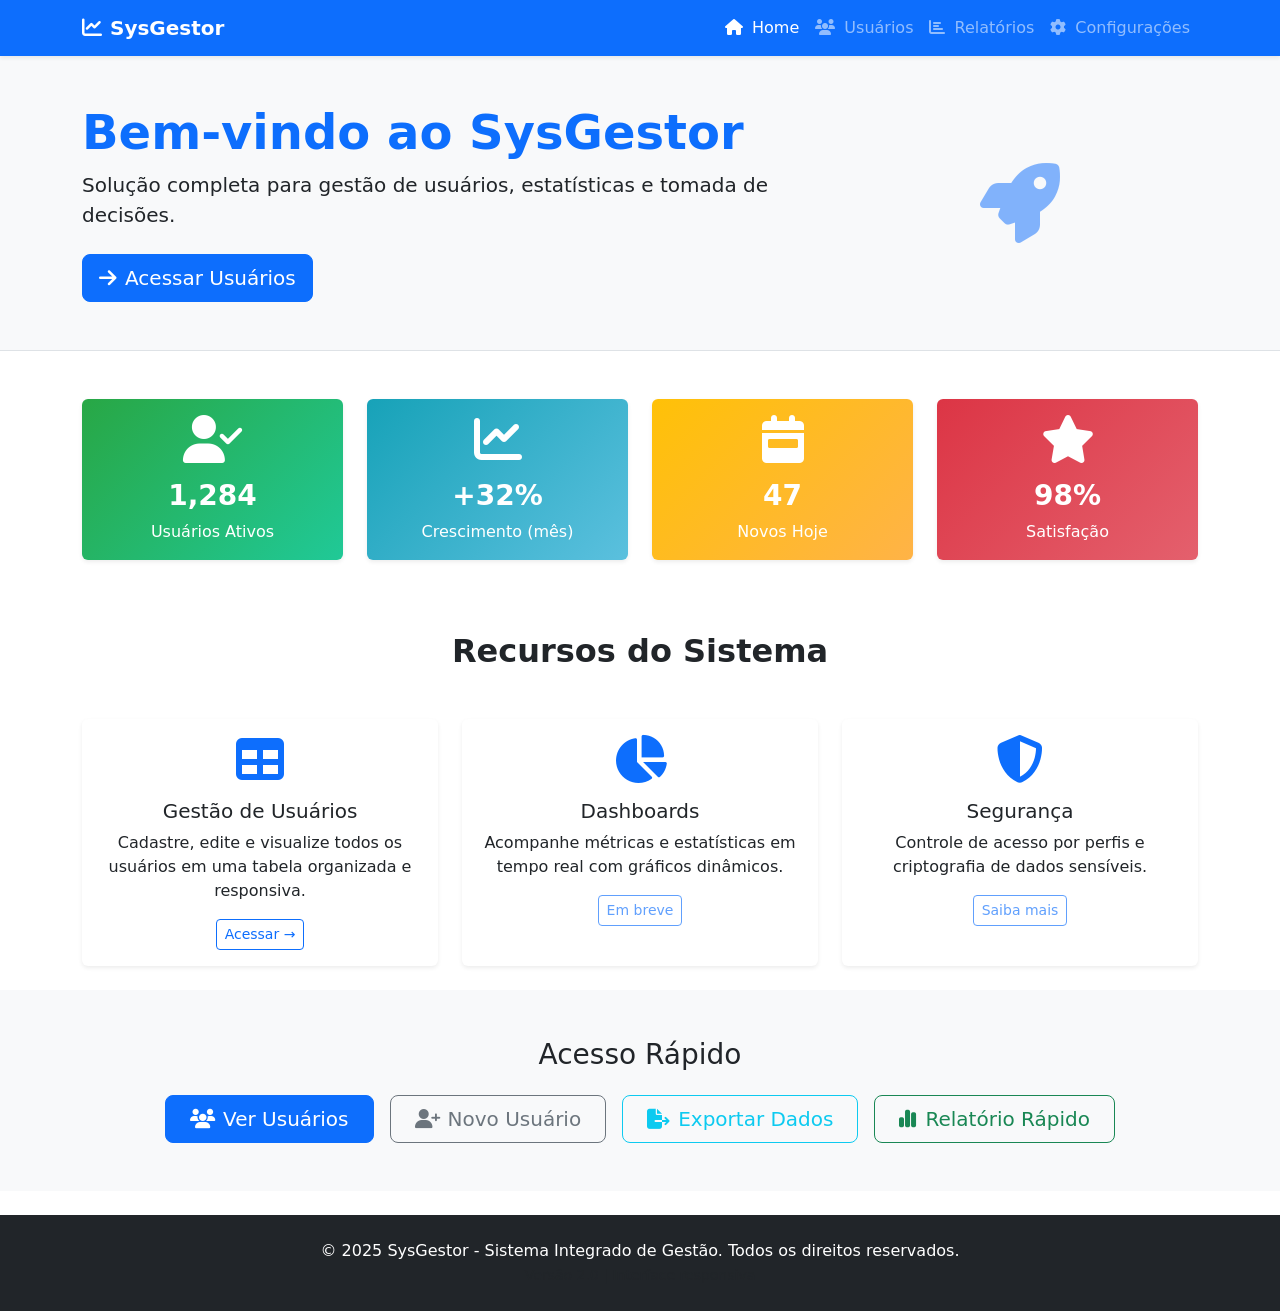
==== ARQUIVOS_HTML/tela01.html @ e8d2dc0b "Add- codigo novo" ====
<!DOCTYPE html>
<html lang="pt-br">
<head>
    <meta charset="UTF-8">
    <meta name="viewport" content="width=device-width, initial-scale=1.0, user-scalable=yes">
    <title>Home | Sistema Gestor</title>
    <link href="https://cdn.jsdelivr.net/npm/bootstrap@5.3.0/dist/css/bootstrap.min.css" rel="stylesheet">
    <link rel="stylesheet" href="https://cdnjs.cloudflare.com/ajax/libs/font-awesome/6.4.0/css/all.min.css">
    <link rel="stylesheet" href="css/style.css">
</head>
<body>

    <nav class="navbar navbar-expand-lg navbar-dark bg-primary shadow-sm">
        <div class="container">
            <a class="navbar-brand fw-bold" href="index.html">
                <i class="fas fa-chart-line me-2"></i>SysGestor
            </a>
            <button class="navbar-toggler" type="button" data-bs-toggle="collapse" data-bs-target="#navbarMain">
                <span class="navbar-toggler-icon"></span>
            </button>
            <div class="collapse navbar-collapse" id="navbarMain">
                <ul class="navbar-nav ms-auto mb-2 mb-lg-0">
                    <li class="nav-item"><a class="nav-link active" href="index.html"><i class="fas fa-home me-1"></i> Home</a></li>
                    <li class="nav-item"><a class="nav-link" href="usuarios.html"><i class="fas fa-users me-1"></i> Usuários</a></li>
                    <li class="nav-item"><a class="nav-link" href="#"><i class="fas fa-chart-bar me-1"></i> Relatórios</a></li>
                    <li class="nav-item"><a class="nav-link" href="#"><i class="fas fa-cog me-1"></i> Configurações</a></li>
                </ul>
            </div>
        </div>
    </nav>

    <section class="bg-light py-5 border-bottom">
        <div class="container">
            <div class="row align-items-center">
                <div class="col-md-8">
                    <h1 class="display-5 fw-bold text-primary">Bem-vindo ao SysGestor</h1>
                    <p class="lead">Solução completa para gestão de usuários, estatísticas e tomada de decisões.</p>
                    <a href="usuarios.html" class="btn btn-primary btn-lg mt-2"><i class="fas fa-arrow-right me-2"></i>Acessar Usuários</a>
                </div>
                <div class="col-md-4 text-center">
                    <i class="fas fa-rocket fa-5x text-primary opacity-50"></i>
                </div>
            </div>
        </div>
    </section>

    <section class="py-5">
        <div class="container">
            <div class="row g-4">
                <div class="col-md-3 col-sm-6">
                    <div class="card text-center shadow-sm h-100 border-0 bg-gradient-success text-white" style="background: linear-gradient(135deg, #28a745, #20c997);">
                        <div class="card-body">
                            <i class="fas fa-user-check fa-3x mb-3"></i>
                            <h3 class="card-title fw-bold">1,284</h3>
                            <p class="card-text mb-0">Usuários Ativos</p>
                        </div>
                    </div>
                </div>
                <div class="col-md-3 col-sm-6">
                    <div class="card text-center shadow-sm h-100 border-0 bg-gradient-info text-white" style="background: linear-gradient(135deg, #17a2b8, #5bc0de);">
                        <div class="card-body">
                            <i class="fas fa-chart-line fa-3x mb-3"></i>
                            <h3 class="card-title fw-bold">+32%</h3>
                            <p class="card-text mb-0">Crescimento (mês)</p>
                        </div>
                    </div>
                </div>
                <div class="col-md-3 col-sm-6">
                    <div class="card text-center shadow-sm h-100 border-0 bg-gradient-warning text-white" style="background: linear-gradient(135deg, #ffc107, #ffb347);">
                        <div class="card-body">
                            <i class="fas fa-calendar-week fa-3x mb-3"></i>
                            <h3 class="card-title fw-bold">47</h3>
                            <p class="card-text mb-0">Novos Hoje</p>
                        </div>
                    </div>
                </div>
                <div class="col-md-3 col-sm-6">
                    <div class="card text-center shadow-sm h-100 border-0 bg-gradient-danger text-white" style="background: linear-gradient(135deg, #dc3545, #e4606d);">
                        <div class="card-body">
                            <i class="fas fa-star fa-3x mb-3"></i>
                            <h3 class="card-title fw-bold">98%</h3>
                            <p class="card-text mb-0">Satisfação</p>
                        </div>
                    </div>
                </div>
            </div>
        </div>
    </section>

    <section class="py-4 bg-white">
        <div class="container">
            <h2 class="text-center mb-5 fw-semibold">Recursos do Sistema</h2>
            <div class="row g-4">
                <div class="col-md-4">
                    <div class="card h-100 shadow-sm border-0 hover-card">
                        <div class="card-body text-center">
                            <i class="fas fa-table fa-3x text-primary mb-3"></i>
                            <h5 class="card-title">Gestão de Usuários</h5>
                            <p class="card-text">Cadastre, edite e visualize todos os usuários em uma tabela organizada e responsiva.</p>
                            <a href="usuarios.html" class="btn btn-outline-primary btn-sm">Acessar →</a>
                        </div>
                    </div>
                </div>
                <div class="col-md-4">
                    <div class="card h-100 shadow-sm border-0 hover-card">
                        <div class="card-body text-center">
                            <i class="fas fa-chart-pie fa-3x text-primary mb-3"></i>
                            <h5 class="card-title">Dashboards</h5>
                            <p class="card-text">Acompanhe métricas e estatísticas em tempo real com gráficos dinâmicos.</p>
                            <button class="btn btn-outline-primary btn-sm" disabled>Em breve</button>
                        </div>
                    </div>
                </div>
                <div class="col-md-4">
                    <div class="card h-100 shadow-sm border-0 hover-card">
                        <div class="card-body text-center">
                            <i class="fas fa-shield-alt fa-3x text-primary mb-3"></i>
                            <h5 class="card-title">Segurança</h5>
                            <p class="card-text">Controle de acesso por perfis e criptografia de dados sensíveis.</p>
                            <button class="btn btn-outline-primary btn-sm" disabled>Saiba mais</button>
                        </div>
                    </div>
                </div>
            </div>
        </div>
    </section>

    <section class="py-5 bg-light">
        <div class="container text-center">
            <h3 class="mb-4">Acesso Rápido</h3>
            <div class="d-flex flex-wrap justify-content-center gap-3">
                <a href="usuarios.html" class="btn btn-primary btn-lg px-4"><i class="fas fa-users me-2"></i>Ver Usuários</a>
                <button class="btn btn-outline-secondary btn-lg px-4" onclick="showAlert()"><i class="fas fa-user-plus me-2"></i>Novo Usuário</button>
                <button class="btn btn-outline-info btn-lg px-4" onclick="showAlert()"><i class="fas fa-file-export me-2"></i>Exportar Dados</button>
                <button class="btn btn-outline-success btn-lg px-4" onclick="showAlert()"><i class="fas fa-chart-simple me-2"></i>Relatório Rápido</button>
            </div>
        </div>
    </section>

    <footer class="bg-dark text-white py-4 mt-4">
        <div class="container text-center">
            <p class="mb-0">&copy; 2025 SysGestor - Sistema Integrado de Gestão. Todos os direitos reservados.</p>
            <small class="text-muted">Versão 2.0 | Interface responsiva</small>
        </div>
    </footer>

    <script src="https://cdn.jsdelivr.net/npm/bootstrap@5.3.0/dist/js/bootstrap.bundle.min.js"></script>
    <script src="js/main.js"></script>
</body>
</html>
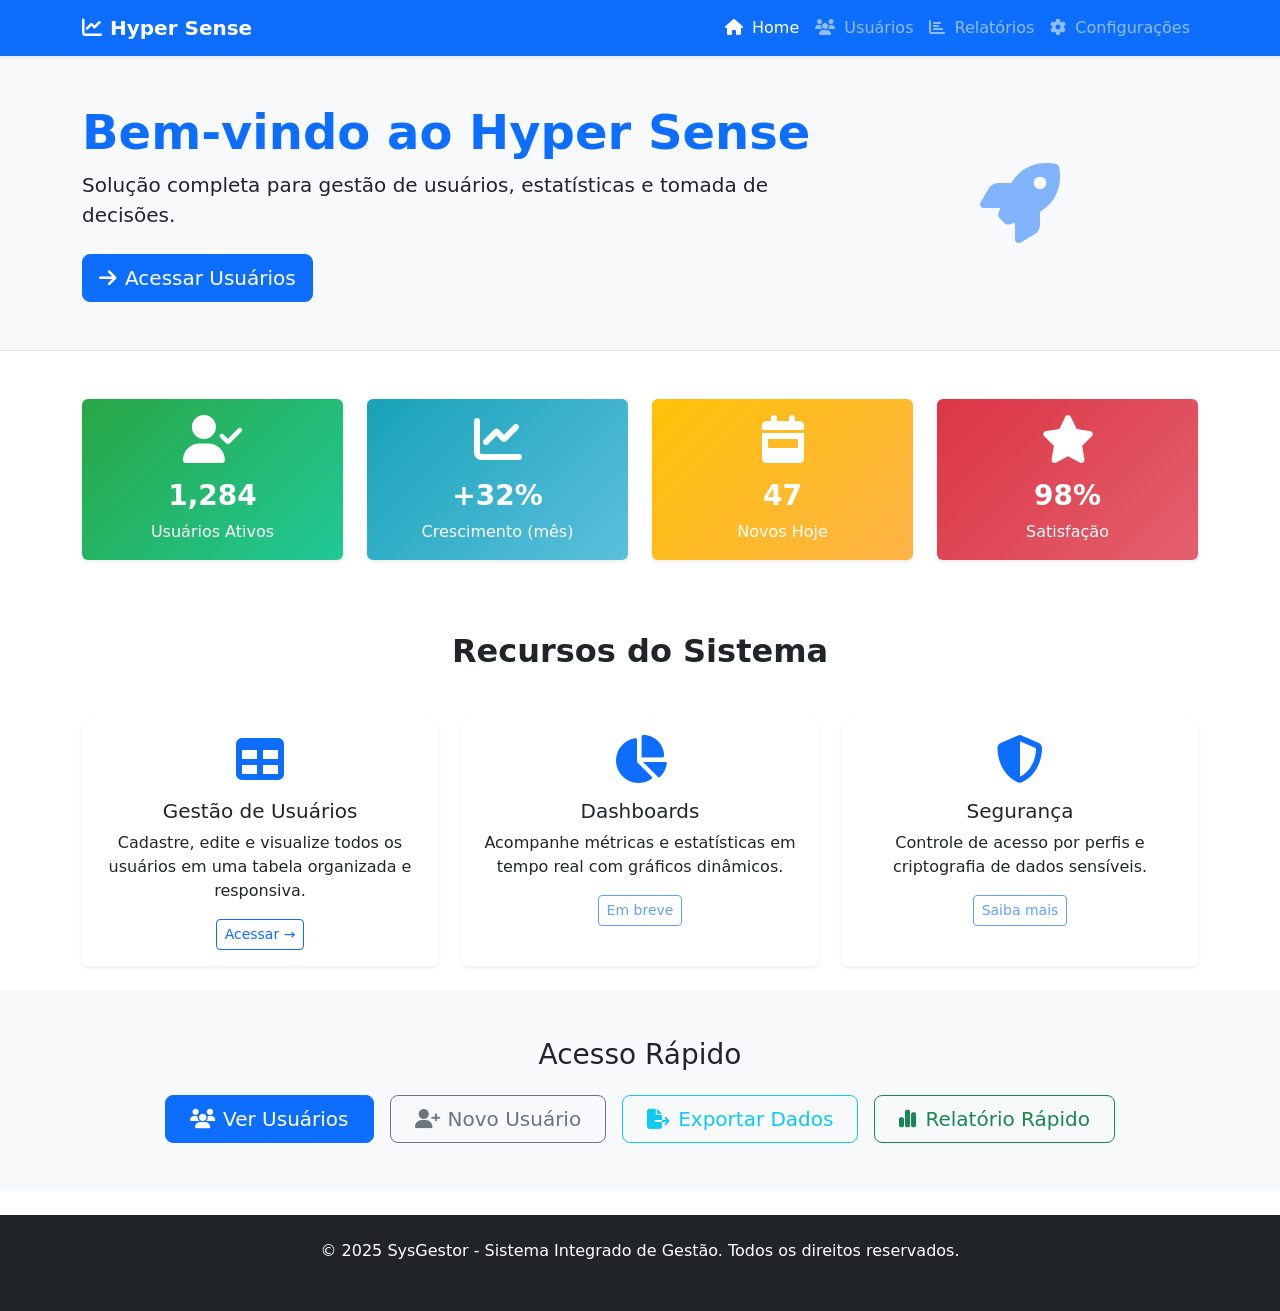
==== commit 38f4d285: "Up- Codigo  melhorado" ====
--- a/ARQUIVOS_HTML/tela01.html
+++ b/ARQUIVOS_HTML/tela01.html
@@ -13,7 +13,7 @@
     <nav class="navbar navbar-expand-lg navbar-dark bg-primary shadow-sm">
         <div class="container">
             <a class="navbar-brand fw-bold" href="index.html">
-                <i class="fas fa-chart-line me-2"></i>SysGestor
+                <i class="fas fa-chart-line me-2"></i>Hyper Sense
             </a>
             <button class="navbar-toggler" type="button" data-bs-toggle="collapse" data-bs-target="#navbarMain">
                 <span class="navbar-toggler-icon"></span>
@@ -33,7 +33,7 @@
         <div class="container">
             <div class="row align-items-center">
                 <div class="col-md-8">
-                    <h1 class="display-5 fw-bold text-primary">Bem-vindo ao SysGestor</h1>
+                    <h1 class="display-5 fw-bold text-primary">Bem-vindo ao Hyper Sense</h1>
                     <p class="lead">Solução completa para gestão de usuários, estatísticas e tomada de decisões.</p>
                     <a href="usuarios.html" class="btn btn-primary btn-lg mt-2"><i class="fas fa-arrow-right me-2"></i>Acessar Usuários</a>
                 </div>
